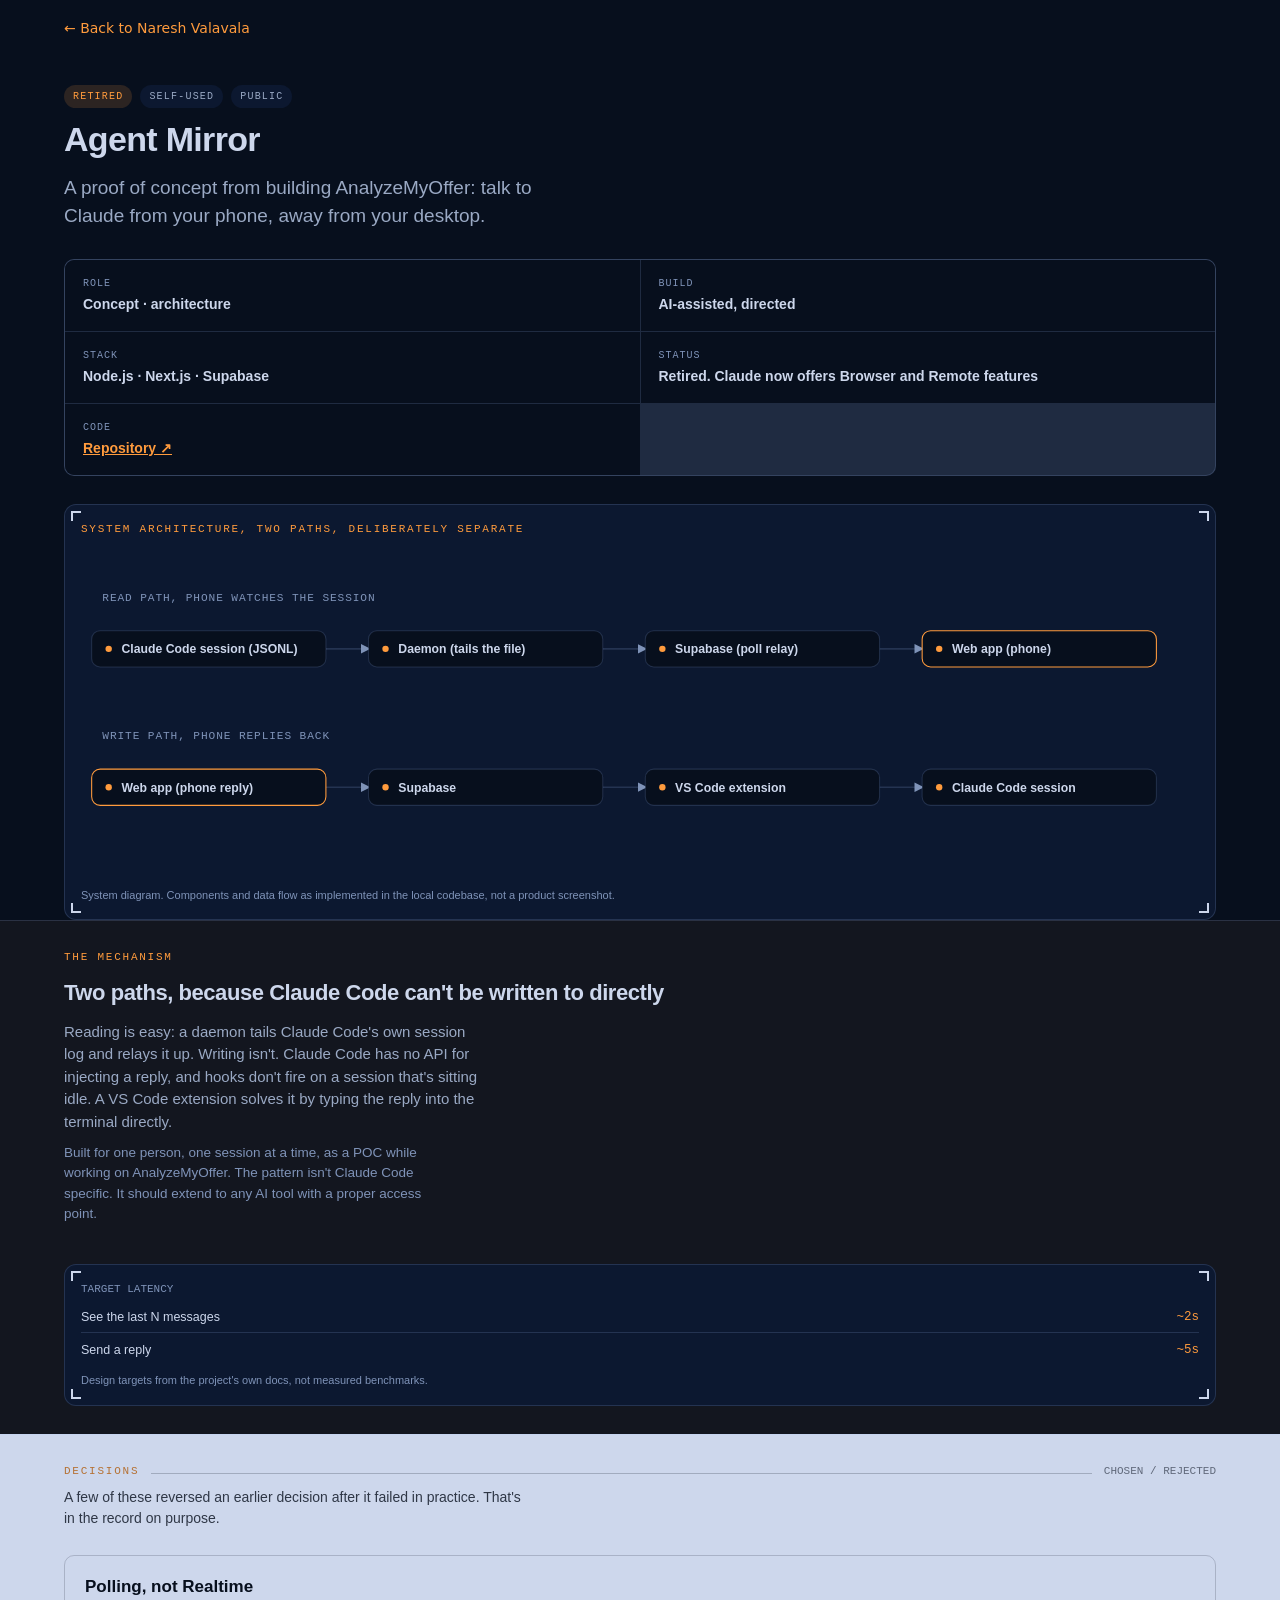
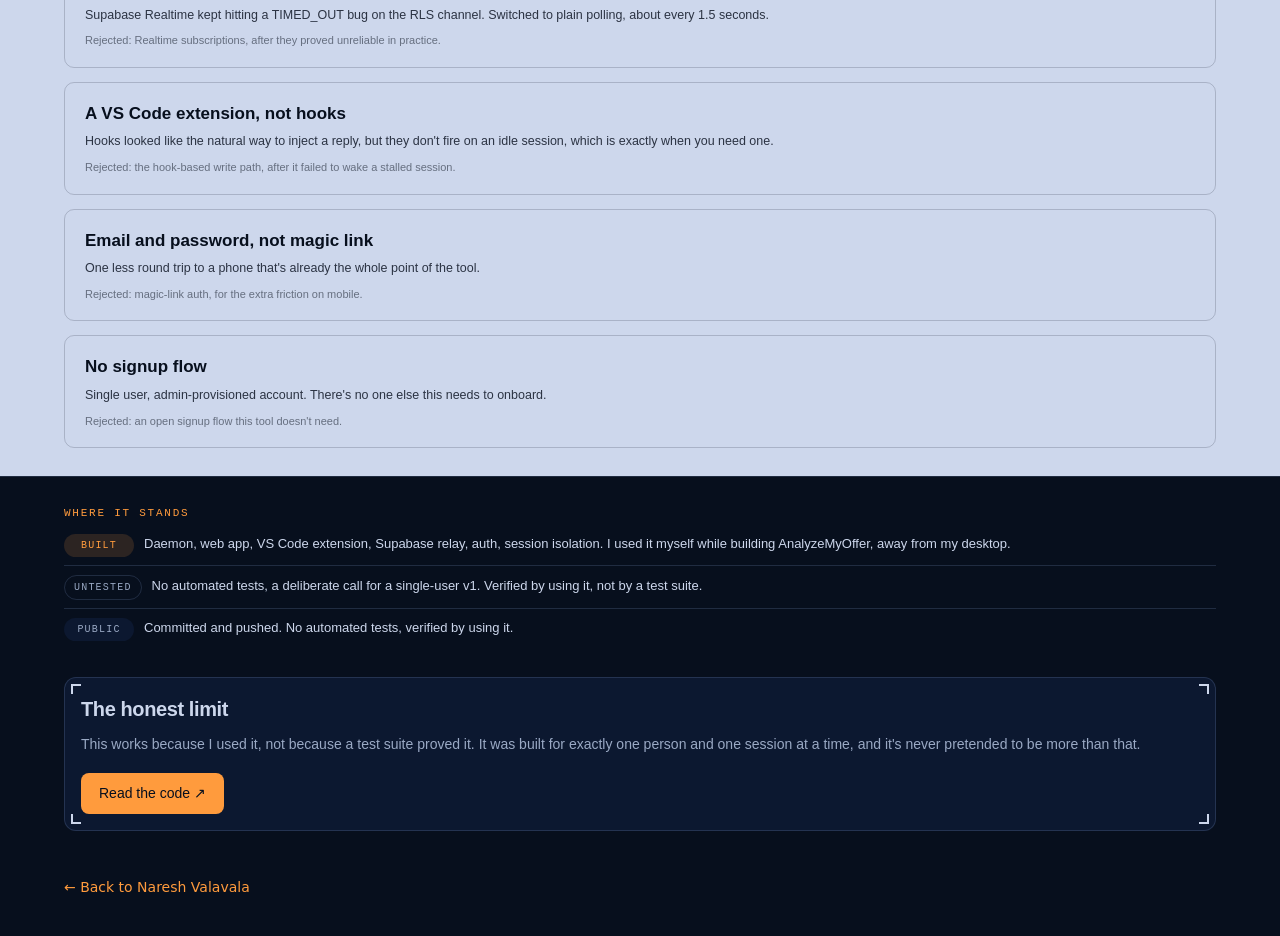
==== cs/agent-mirror.html @ 3112be08 "Add files via upload" ====
<!doctype html>
<html lang="en"><head><meta charset="utf-8"><meta name="viewport" content="width=device-width,initial-scale=1">
<title>Agent Mirror — Claude from your phone | Naresh Valavala</title>
<meta name="description" content="Case study: Agent Mirror, an AI project by Naresh Valavala.">
<meta name="robots" content="index,follow">
<link rel="canonical" href="https://nareshvalavala.github.io/cs/agent-mirror.html">
<style>@font-face{font-family:'Instrument Sans';font-weight:400;font-style:normal;font-display:swap;src:url(fonts/is400.woff2) format('woff2')}@font-face{font-family:'Instrument Sans';font-weight:500;font-style:normal;font-display:swap;src:url(fonts/is500.woff2) format('woff2')}@font-face{font-family:'Instrument Sans';font-weight:600;font-style:normal;font-display:swap;src:url(fonts/is600.woff2) format('woff2')}@font-face{font-family:'Instrument Sans';font-weight:700;font-style:normal;font-display:swap;src:url(fonts/is700.woff2) format('woff2')}
html{background:#070f1d}body{margin:0;background:#070f1d;color:#cdd7ec;font-family:'Instrument Sans',system-ui,sans-serif}
.back{display:block;max-width:none;margin:0;padding:18px clamp(24px,5vw,96px) 0}.back a{color:#ff9b3d;font-size:14px;text-decoration:none}.back a:hover{text-decoration:underline}
.csx{--bg:#070f1d;--surface:#0c1830;--line:rgba(160,190,255,.16);--text:#cdd7ec;--text-muted:#9aa9c4;--text-faint:#7f93b8;--accent:#ff9b3d;color:var(--text);font-family:'Instrument Sans','Figtree',ui-sans-serif,sans-serif;line-height:1.5;border-radius:10px;overflow:hidden;background:#070f1d;border:1px solid var(--line)}
.csx *{box-sizing:border-box}
.csx a{color:var(--accent)}
.csx .btn{display:inline-block;text-decoration:none}
.csx[data-k="english-speech-coach"] *{box-sizing: border-box;}
.csx[data-k="english-speech-coach"]{margin: 0; background: var(--bg); color: var(--text); font-family: 'Figtree', ui-sans-serif, sans-serif; line-height: 1.5;}
.csx[data-k="english-speech-coach"] .mono{font-family: 'JetBrains Mono', ui-monospace, monospace;}
.csx[data-k="english-speech-coach"] .wrap{max-width: 1080px; margin: 0 auto; padding: 0 32px;}
.csx[data-k="english-speech-coach"] a{color: var(--accent);}
.csx[data-k="english-speech-coach"] .tag{font-family: 'JetBrains Mono', monospace; font-size: 10px; text-transform: uppercase; letter-spacing: 0.12em; padding: 4px 9px; border-radius: 999px;}
.csx[data-k="english-speech-coach"] .tag-accent{background: color-mix(in srgb, var(--accent) 15%, transparent); color: var(--accent);}
.csx[data-k="english-speech-coach"] .tag-neutral{background: var(--surface); color: var(--text-muted);}
.csx[data-k="english-speech-coach"] .tag-outline{border: 1px solid var(--line); color: var(--text-muted);}
.csx[data-k="english-speech-coach"] .panel{position: relative; border-radius: 12px; border: 1px solid var(--line); background: var(--surface); padding: 22px 24px;}
.csx[data-k="english-speech-coach"] .corner{position: absolute; width: 10px; height: 10px; border-color: color-mix(in srgb, var(--accent) 50%, transparent);}
.csx[data-k="english-speech-coach"] .corner.tl{top: 6px; left: 6px; border-top: 2px solid; border-left: 2px solid;}
.csx[data-k="english-speech-coach"] .corner.tr{top: 6px; right: 6px; border-top: 2px solid; border-right: 2px solid;}
.csx[data-k="english-speech-coach"] .corner.bl{bottom: 6px; left: 6px; border-bottom: 2px solid; border-left: 2px solid;}
.csx[data-k="english-speech-coach"] .corner.br{bottom: 6px; right: 6px; border-bottom: 2px solid; border-right: 2px solid;}
.csx[data-k="english-speech-coach"] .kicker{font-family: 'JetBrains Mono', monospace; font-size: 11px; text-transform: uppercase; letter-spacing: 0.16em; color: var(--accent);}
.csx[data-k="english-speech-coach"] .divider-grid{display: grid; gap: 1px; background: var(--line); border: 1px solid var(--line); border-radius: 10px; overflow: hidden;}
.csx[data-k="english-speech-coach"] .divider-grid > div{background: var(--bg); padding: 16px 18px;}
.csx[data-k="english-speech-coach"] h1,.csx[data-k="english-speech-coach"] h2,.csx[data-k="english-speech-coach"] h3{font-weight: 700; letter-spacing: -0.02em; margin: 0;}
.csx[data-k="english-speech-coach"] .btn{display: inline-flex; align-items: center; gap: 6px; padding: 10px 18px; border-radius: 8px; text-decoration: none; font-size: 14px; font-weight: 500;}
.csx[data-k="english-speech-coach"] .btn-primary{background: var(--accent); color: var(--bg);}
.csx[data-k="english-speech-coach"] .btn-secondary{border: 1px solid var(--line); color: var(--text);}
.csx[data-k="english-speech-coach"] .imgph{aspect-ratio: 21/9; border-radius: 10px; border: 1px dashed var(--line); display: flex; align-items: center; justify-content: center; color: var(--text-faint); font-size: 12px; text-align: center; padding: 16px;}
.csx[data-k="english-speech-coach"] .theme-toggle{font-family: 'JetBrains Mono', monospace; font-size: 10px; text-transform: uppercase; letter-spacing: 0.1em; color: var(--text-faint); background: none; border: 1px solid var(--line); border-radius: 999px; padding: 6px 12px; cursor: pointer;}
.csx[data-k="english-speech-coach"] .diagram-row{display:flex; align-items:center; flex-wrap:wrap; gap:8px;}
.csx[data-k="english-speech-coach"] .diagram-box{border:1px solid var(--line); background: var(--bg); border-radius:8px; padding:7px 11px; font-size:12.5px; font-weight:600; white-space:nowrap;}
.csx[data-k="english-speech-coach"] .diagram-box.accent{border-color: var(--accent); color: var(--accent);}
.csx[data-k="english-speech-coach"] .diagram-arrow{color: var(--text-faint); font-size:14px;}
.csx[data-k="english-speech-coach"] .diagram-boundary{border:1px dashed var(--line); border-radius:12px; padding:22px 20px 18px; position:relative;}
.csx[data-k="english-speech-coach"] .diagram-boundary .blabel{position:absolute; top:-10px; left:16px; background:var(--surface); padding:0 8px; font-family:'JetBrains Mono',monospace; font-size:10px; text-transform:uppercase; letter-spacing:0.1em; color:var(--text-faint);}
.csx[data-k="english-speech-coach"] .diagram-lane{display:flex; align-items:center; gap:12px; margin: 11px 0; flex-wrap:wrap;}
.csx[data-k="english-speech-coach"] .diagram-lane .lane-tag{font-family:'JetBrains Mono',monospace; font-size:10px; text-transform:uppercase; letter-spacing:0.08em; color:var(--text-faint); width:110px; flex-shrink:0;}
.csx[data-k="english-speech-coach"] .bars{display:flex; align-items:flex-end; gap:6px; height:56px;}
.csx[data-k="english-speech-coach"] .bars .bar{width:16px; background: var(--accent); border-radius:2px 2px 0 0; opacity:0.75;}
.csx[data-k="english-speech-coach"] .waveform{display:flex; align-items:center; gap:2px; height:26px;}
.csx[data-k="english-speech-coach"] .waveform .wbar{width:3px; background: var(--accent); border-radius:2px; opacity:0.65;}
.csx[data-k="english-speech-coach"] .flow-svg{width:100%; height:auto; display:block;}
.csx[data-k="english-speech-coach"] .flow-edge{fill:none; stroke:var(--line); stroke-width:1.5;}
.csx[data-k="english-speech-coach"] .flow-edge.dashed{stroke-dasharray:4 5; opacity:0.7;}
.csx[data-k="english-speech-coach"] .flow-boundary{fill:none; stroke:var(--line); stroke-width:1; stroke-dasharray:3 4;}
.csx[data-k="english-speech-coach"] .flow-blabel-bg{fill:var(--surface);}
.csx[data-k="english-speech-coach"] .flow-node-rect{fill:var(--bg); stroke:var(--line); stroke-width:1;}
.csx[data-k="english-speech-coach"] .flow-node-rect.accent{stroke:var(--accent);}
.csx[data-k="english-speech-coach"] .flow-node-rect.dashed{stroke-dasharray:3 3;}
.csx[data-k="english-speech-coach"] .flow-dot{fill:var(--accent);}
.csx[data-k="english-speech-coach"] .flow-dot.muted{fill:var(--text-faint); opacity:0.6;}
.csx[data-k="english-speech-coach"] .flow-label{font-family:'Figtree', ui-sans-serif, sans-serif; font-size:12px; fill:var(--text); font-weight:600;}
.csx[data-k="english-speech-coach"] .flow-label.muted{fill:var(--text-faint); font-weight:500;}
.csx[data-k="english-speech-coach"] .flow-arrowhead{fill:var(--text-faint);}
.csx[data-k="english-speech-coach"] .flow-caption{font-family:'JetBrains Mono', monospace; font-size:10px; text-transform:uppercase; letter-spacing:0.1em; fill:var(--text-faint);}
.csx[data-k="stillwater"] *{box-sizing: border-box;}
.csx[data-k="stillwater"]{margin: 0; background: var(--bg); color: var(--text); font-family: 'Figtree', ui-sans-serif, sans-serif; line-height: 1.5;}
.csx[data-k="stillwater"] .mono{font-family: 'JetBrains Mono', ui-monospace, monospace;}
.csx[data-k="stillwater"] .wrap{max-width: 1080px; margin: 0 auto; padding: 0 32px;}
.csx[data-k="stillwater"] a{color: var(--accent);}
.csx[data-k="stillwater"] .tag{font-family: 'JetBrains Mono', monospace; font-size: 10px; text-transform: uppercase; letter-spacing: 0.12em; padding: 4px 9px; border-radius: 999px;}
.csx[data-k="stillwater"] .tag-accent{background: color-mix(in srgb, var(--accent) 15%, transparent); color: var(--accent);}
.csx[data-k="stillwater"] .tag-neutral{background: var(--surface); color: var(--text-muted);}
.csx[data-k="stillwater"] .tag-outline{border: 1px solid var(--line); color: var(--text-muted);}
.csx[data-k="stillwater"] .panel{position: relative; border-radius: 12px; border: 1px solid var(--line); background: var(--surface); padding: 22px 24px;}
.csx[data-k="stillwater"] .corner{position: absolute; width: 10px; height: 10px; border-color: color-mix(in srgb, var(--accent) 50%, transparent);}
.csx[data-k="stillwater"] .corner.tl{top: 6px; left: 6px; border-top: 2px solid; border-left: 2px solid;}
.csx[data-k="stillwater"] .corner.tr{top: 6px; right: 6px; border-top: 2px solid; border-right: 2px solid;}
.csx[data-k="stillwater"] .corner.bl{bottom: 6px; left: 6px; border-bottom: 2px solid; border-left: 2px solid;}
.csx[data-k="stillwater"] .corner.br{bottom: 6px; right: 6px; border-bottom: 2px solid; border-right: 2px solid;}
.csx[data-k="stillwater"] .kicker{font-family: 'JetBrains Mono', monospace; font-size: 11px; text-transform: uppercase; letter-spacing: 0.16em; color: var(--accent);}
.csx[data-k="stillwater"] .divider-grid{display: grid; gap: 1px; background: var(--line); border: 1px solid var(--line); border-radius: 10px; overflow: hidden;}
.csx[data-k="stillwater"] .divider-grid > div{background: var(--bg); padding: 16px 18px;}
.csx[data-k="stillwater"] h1,.csx[data-k="stillwater"] h2,.csx[data-k="stillwater"] h3{font-weight: 700; letter-spacing: -0.02em; margin: 0;}
.csx[data-k="stillwater"] .btn{display: inline-flex; align-items: center; gap: 6px; padding: 10px 18px; border-radius: 8px; text-decoration: none; font-size: 14px; font-weight: 500;}
.csx[data-k="stillwater"] .btn-primary{background: var(--accent); color: var(--bg);}
.csx[data-k="stillwater"] .btn-secondary{border: 1px solid var(--line); color: var(--text);}
.csx[data-k="stillwater"] .theme-toggle{font-family: 'JetBrains Mono', monospace; font-size: 10px; text-transform: uppercase; letter-spacing: 0.1em; color: var(--text-faint); background: none; border: 1px solid var(--line); border-radius: 999px; padding: 6px 12px; cursor: pointer;}
.csx[data-k="stillwater"] .flow-svg{width:100%; height:auto; display:block;}
.csx[data-k="stillwater"] .flow-edge{fill:none; stroke:var(--line); stroke-width:1.5;}
.csx[data-k="stillwater"] .flow-edge.dashed{stroke-dasharray:4 5; opacity:0.7;}
.csx[data-k="stillwater"] .flow-node-rect{fill:var(--bg); stroke:var(--line); stroke-width:1;}
.csx[data-k="stillwater"] .flow-node-rect.accent{stroke:var(--accent);}
.csx[data-k="stillwater"] .flow-node-rect.dashed{stroke-dasharray:3 3;}
.csx[data-k="stillwater"] .flow-dot{fill:var(--accent);}
.csx[data-k="stillwater"] .flow-dot.muted{fill:var(--text-faint); opacity:0.6;}
.csx[data-k="stillwater"] .flow-label{font-family:'Figtree', ui-sans-serif, sans-serif; font-size:12px; fill:var(--text); font-weight:600;}
.csx[data-k="stillwater"] .flow-label.muted{fill:var(--text-faint); font-weight:500;}
.csx[data-k="stillwater"] .flow-arrowhead{fill:var(--text-faint);}
.csx[data-k="stillwater"] .flow-caption{font-family:'JetBrains Mono', monospace; font-size:10px; text-transform:uppercase; letter-spacing:0.1em; fill:var(--text-faint);}
.csx[data-k="candidatepulse"] *{box-sizing: border-box;}
.csx[data-k="candidatepulse"]{margin: 0; background: var(--bg); color: var(--text); font-family: 'Figtree', ui-sans-serif, sans-serif; line-height: 1.5;}
.csx[data-k="candidatepulse"] .mono{font-family: 'JetBrains Mono', ui-monospace, monospace;}
.csx[data-k="candidatepulse"] .wrap{max-width: 1080px; margin: 0 auto; padding: 0 32px;}
.csx[data-k="candidatepulse"] a{color: var(--accent);}
.csx[data-k="candidatepulse"] .tag{font-family: 'JetBrains Mono', monospace; font-size: 10px; text-transform: uppercase; letter-spacing: 0.12em; padding: 4px 9px; border-radius: 999px;}
.csx[data-k="candidatepulse"] .tag-accent{background: color-mix(in srgb, var(--accent) 15%, transparent); color: var(--accent);}
.csx[data-k="candidatepulse"] .tag-neutral{background: var(--surface); color: var(--text-muted);}
.csx[data-k="candidatepulse"] .tag-outline{border: 1px solid var(--line); color: var(--text-muted);}
.csx[data-k="candidatepulse"] .panel{position: relative; border-radius: 12px; border: 1px solid var(--line); background: var(--surface); padding: 22px 24px;}
.csx[data-k="candidatepulse"] .corner{position: absolute; width: 10px; height: 10px; border-color: color-mix(in srgb, var(--accent) 50%, transparent);}
.csx[data-k="candidatepulse"] .corner.tl{top: 6px; left: 6px; border-top: 2px solid; border-left: 2px solid;}
.csx[data-k="candidatepulse"] .corner.tr{top: 6px; right: 6px; border-top: 2px solid; border-right: 2px solid;}
.csx[data-k="candidatepulse"] .corner.bl{bottom: 6px; left: 6px; border-bottom: 2px solid; border-left: 2px solid;}
.csx[data-k="candidatepulse"] .corner.br{bottom: 6px; right: 6px; border-bottom: 2px solid; border-right: 2px solid;}
.csx[data-k="candidatepulse"] .kicker{font-family: 'JetBrains Mono', monospace; font-size: 11px; text-transform: uppercase; letter-spacing: 0.16em; color: var(--accent);}
.csx[data-k="candidatepulse"] .divider-grid{display: grid; gap: 1px; background: var(--line); border: 1px solid var(--line); border-radius: 10px; overflow: hidden;}
.csx[data-k="candidatepulse"] .divider-grid > div{background: var(--bg); padding: 16px 18px;}
.csx[data-k="candidatepulse"] h1,.csx[data-k="candidatepulse"] h2,.csx[data-k="candidatepulse"] h3{font-weight: 700; letter-spacing: -0.02em; margin: 0;}
.csx[data-k="candidatepulse"] .btn{display: inline-flex; align-items: center; gap: 6px; padding: 10px 18px; border-radius: 8px; text-decoration: none; font-size: 14px; font-weight: 500;}
.csx[data-k="candidatepulse"] .btn-primary{background: var(--accent); color: var(--bg);}
.csx[data-k="candidatepulse"] .btn-secondary{border: 1px solid var(--line); color: var(--text);}
.csx[data-k="candidatepulse"] .theme-toggle{font-family: 'JetBrains Mono', monospace; font-size: 10px; text-transform: uppercase; letter-spacing: 0.1em; color: var(--text-faint); background: none; border: 1px solid var(--line); border-radius: 999px; padding: 6px 12px; cursor: pointer;}
.csx[data-k="candidatepulse"] .flow-svg{width:100%; height:auto; display:block;}
.csx[data-k="candidatepulse"] .flow-edge{fill:none; stroke:var(--line); stroke-width:1.5;}
.csx[data-k="candidatepulse"] .flow-edge.dashed{stroke-dasharray:4 5; opacity:0.7;}
.csx[data-k="candidatepulse"] .flow-node-rect{fill:var(--bg); stroke:var(--line); stroke-width:1;}
.csx[data-k="candidatepulse"] .flow-node-rect.accent{stroke:var(--accent);}
.csx[data-k="candidatepulse"] .flow-node-rect.dashed{stroke-dasharray:3 3;}
.csx[data-k="candidatepulse"] .flow-dot{fill:var(--accent);}
.csx[data-k="candidatepulse"] .flow-dot.muted{fill:var(--text-faint); opacity:0.6;}
.csx[data-k="candidatepulse"] .flow-label{font-family:'Figtree', ui-sans-serif, sans-serif; font-size:12px; fill:var(--text); font-weight:600;}
.csx[data-k="candidatepulse"] .flow-label.muted{fill:var(--text-faint); font-weight:500;}
.csx[data-k="candidatepulse"] .flow-arrowhead{fill:var(--text-faint);}
.csx[data-k="candidatepulse"] .flow-caption{font-family:'JetBrains Mono', monospace; font-size:10px; text-transform:uppercase; letter-spacing:0.1em; fill:var(--text-faint);}
.csx[data-k="candidatepulse"] .flow-lane-label{font-family:'JetBrains Mono', monospace; font-size:10.5px; text-transform:uppercase; letter-spacing:0.08em; fill:var(--text-faint);}
.csx[data-k="agent-mirror"] *{box-sizing: border-box;}
.csx[data-k="agent-mirror"]{margin: 0; background: var(--bg); color: var(--text); font-family: 'Figtree', ui-sans-serif, sans-serif; line-height: 1.5;}
.csx[data-k="agent-mirror"] .mono{font-family: 'JetBrains Mono', ui-monospace, monospace;}
.csx[data-k="agent-mirror"] .wrap{max-width: 1080px; margin: 0 auto; padding: 0 32px;}
.csx[data-k="agent-mirror"] a{color: var(--accent);}
.csx[data-k="agent-mirror"] .tag{font-family: 'JetBrains Mono', monospace; font-size: 10px; text-transform: uppercase; letter-spacing: 0.12em; padding: 4px 9px; border-radius: 999px;}
.csx[data-k="agent-mirror"] .tag-accent{background: color-mix(in srgb, var(--accent) 15%, transparent); color: var(--accent);}
.csx[data-k="agent-mirror"] .tag-neutral{background: var(--surface); color: var(--text-muted);}
.csx[data-k="agent-mirror"] .tag-outline{border: 1px solid var(--line); color: var(--text-muted);}
.csx[data-k="agent-mirror"] .panel{position: relative; border-radius: 12px; border: 1px solid var(--line); background: var(--surface); padding: 22px 24px;}
.csx[data-k="agent-mirror"] .corner{position: absolute; width: 10px; height: 10px; border-color: color-mix(in srgb, var(--accent) 50%, transparent);}
.csx[data-k="agent-mirror"] .corner.tl{top: 6px; left: 6px; border-top: 2px solid; border-left: 2px solid;}
.csx[data-k="agent-mirror"] .corner.tr{top: 6px; right: 6px; border-top: 2px solid; border-right: 2px solid;}
.csx[data-k="agent-mirror"] .corner.bl{bottom: 6px; left: 6px; border-bottom: 2px solid; border-left: 2px solid;}
.csx[data-k="agent-mirror"] .corner.br{bottom: 6px; right: 6px; border-bottom: 2px solid; border-right: 2px solid;}
.csx[data-k="agent-mirror"] .kicker{font-family: 'JetBrains Mono', monospace; font-size: 11px; text-transform: uppercase; letter-spacing: 0.16em; color: var(--accent);}
.csx[data-k="agent-mirror"] .divider-grid{display: grid; gap: 1px; background: var(--line); border: 1px solid var(--line); border-radius: 10px; overflow: hidden;}
.csx[data-k="agent-mirror"] .divider-grid > div{background: var(--bg); padding: 16px 18px;}
.csx[data-k="agent-mirror"] h1,.csx[data-k="agent-mirror"] h2,.csx[data-k="agent-mirror"] h3{font-weight: 700; letter-spacing: -0.02em; margin: 0;}
.csx[data-k="agent-mirror"] .btn{display: inline-flex; align-items: center; gap: 6px; padding: 10px 18px; border-radius: 8px; text-decoration: none; font-size: 14px; font-weight: 500;}
.csx[data-k="agent-mirror"] .btn-primary{background: var(--accent); color: var(--bg);}
.csx[data-k="agent-mirror"] .btn-secondary{border: 1px solid var(--line); color: var(--text);}
.csx[data-k="agent-mirror"] .theme-toggle{font-family: 'JetBrains Mono', monospace; font-size: 10px; text-transform: uppercase; letter-spacing: 0.1em; color: var(--text-faint); background: none; border: 1px solid var(--line); border-radius: 999px; padding: 6px 12px; cursor: pointer;}
.csx[data-k="agent-mirror"] .flow-svg{width:100%; height:auto; display:block;}
.csx[data-k="agent-mirror"] .flow-edge{fill:none; stroke:var(--line); stroke-width:1.5;}
.csx[data-k="agent-mirror"] .flow-node-rect{fill:var(--bg); stroke:var(--line); stroke-width:1;}
.csx[data-k="agent-mirror"] .flow-node-rect.accent{stroke:var(--accent);}
.csx[data-k="agent-mirror"] .flow-dot{fill:var(--accent);}
.csx[data-k="agent-mirror"] .flow-dot.muted{fill:var(--text-faint); opacity:0.6;}
.csx[data-k="agent-mirror"] .flow-label{font-family:'Figtree', ui-sans-serif, sans-serif; font-size:11.5px; fill:var(--text); font-weight:600;}
.csx[data-k="agent-mirror"] .flow-arrowhead{fill:var(--text-faint);}
.csx[data-k="agent-mirror"] .flow-lane-label{font-family:'JetBrains Mono', monospace; font-size:10.5px; text-transform:uppercase; letter-spacing:0.08em; fill:var(--text-faint);}
.csx .wrap{padding-left:16px!important;padding-right:16px!important}
.csx header.wrap,.csx section>.wrap{padding-top:28px!important;padding-bottom:28px!important}
.csx h1{font-size:34px!important;max-width:none!important}
.csx h2{font-size:22px!important;max-width:none!important}
.csx [style*="minmax("]{grid-template-columns:1fr!important}
.csx .divider-grid{grid-template-columns:1fr 1fr!important}
.csx .panel{overflow-x:auto;padding:16px!important}
.csx .flow-svg{min-width:720px}
.csx .diagram-lane .lane-tag{width:auto}
.csx pre,.csx code{white-space:pre-wrap;word-break:break-word}
.csx section>.wrap,.csx header.wrap{display:block}
.csx{border:0;border-radius:0;max-width:none;margin:0;padding:0}.csx .wrap{max-width:none!important;margin:0!important;padding:0 clamp(24px,5vw,96px)!important}
</style></head><body>
<p class="back"><a href="../index.html#work">&larr; Back to Naresh Valavala</a></p>
<div class="csx" data-k="agent-mirror">



<header class="wrap" style="padding: 52px 32px 32px;">
  
  <div style="display:flex; gap:8px; flex-wrap:wrap; margin: 20px 0 14px;">
    <span class="tag tag-accent">Retired</span>
    <span class="tag tag-neutral">Self-used</span>
    <span class="tag tag-neutral">Public</span>
  </div>
  <h1 style="font-size: 52px; line-height: 1.05; max-width: 18ch;">Agent Mirror</h1>
  <p style="font-size: 19px; color: var(--text-muted); max-width: 46ch; margin: 16px 0 28px;">A proof of concept from building AnalyzeMyOffer: talk to Claude from your phone, away from your desktop.</p>
  <div class="divider-grid" style="grid-template-columns: repeat(auto-fit, minmax(140px,1fr));">
    <div><div class="mono" style="font-size:10px; text-transform:uppercase; letter-spacing:0.1em; color:var(--text-faint); margin-bottom:3px;">Role</div><div style="font-weight:600; font-size:14px;">Concept · architecture</div></div>
    <div><div class="mono" style="font-size:10px; text-transform:uppercase; letter-spacing:0.1em; color:var(--text-faint); margin-bottom:3px;">Build</div><div style="font-weight:600; font-size:14px;">AI-assisted, directed</div></div>
    <div><div class="mono" style="font-size:10px; text-transform:uppercase; letter-spacing:0.1em; color:var(--text-faint); margin-bottom:3px;">Stack</div><div style="font-weight:600; font-size:14px;">Node.js · Next.js · Supabase</div></div>
    <div><div class="mono" style="font-size:10px; text-transform:uppercase; letter-spacing:0.1em; color:var(--text-faint); margin-bottom:3px;">Status</div><div style="font-weight:600; font-size:14px;">Retired. Claude now offers Browser and Remote features</div></div>
    <div><div class="mono" style="font-size:10px; text-transform:uppercase; letter-spacing:0.1em; color:var(--text-faint); margin-bottom:3px;">Code</div><div style="font-weight:600; font-size:14px;"><a href="https://github.com/nareshValavala/AgentMirror" target="_blank" rel="noopener">Repository ↗</a></div></div>
  </div>
</header>

<section class="wrap" style="padding: 0 32px 48px;">
  <div class="panel">
    <span class="corner tl"></span><span class="corner tr"></span><span class="corner bl"></span><span class="corner br"></span>
    <div class="kicker" style="margin-bottom:16px;">System architecture, two paths, deliberately separate</div>
    <svg class="flow-svg" viewBox="0 0 1050 300" xmlns="http://www.w3.org/2000/svg">
      <defs>
        <marker id="am-arrow" viewBox="0 0 10 10" refX="8" refY="5" markerWidth="6" markerHeight="6" orient="auto-start-reverse">
          <path class="flow-arrowhead" d="M0,0 L10,5 L0,10 z" />
        </marker>
      </defs>

      <text class="flow-lane-label" x="20" y="45">Read path, phone watches the session</text>
      <path class="flow-edge" marker-end="url(#am-arrow)" d="M230,90 C250,90 250,90 270,90" />
      <path class="flow-edge" marker-end="url(#am-arrow)" d="M490,90 C510,90 510,90 530,90" />
      <path class="flow-edge" marker-end="url(#am-arrow)" d="M750,90 C770,90 770,90 790,90" />
      <rect class="flow-node-rect" x="10" y="73" width="220" height="34" rx="8" />
      <circle class="flow-dot" cx="26" cy="90" r="3" />
      <text class="flow-label" x="38" y="94">Claude Code session (JSONL)</text>
      <rect class="flow-node-rect" x="270" y="73" width="220" height="34" rx="8" />
      <circle class="flow-dot" cx="286" cy="90" r="3" />
      <text class="flow-label" x="298" y="94">Daemon (tails the file)</text>
      <rect class="flow-node-rect" x="530" y="73" width="220" height="34" rx="8" />
      <circle class="flow-dot" cx="546" cy="90" r="3" />
      <text class="flow-label" x="558" y="94">Supabase (poll relay)</text>
      <rect class="flow-node-rect accent" x="790" y="73" width="220" height="34" rx="8" />
      <circle class="flow-dot" cx="806" cy="90" r="3" />
      <text class="flow-label" x="818" y="94">Web app (phone)</text>

      <text class="flow-lane-label" x="20" y="175">Write path, phone replies back</text>
      <path class="flow-edge" marker-end="url(#am-arrow)" d="M230,220 C250,220 250,220 270,220" />
      <path class="flow-edge" marker-end="url(#am-arrow)" d="M490,220 C510,220 510,220 530,220" />
      <path class="flow-edge" marker-end="url(#am-arrow)" d="M750,220 C770,220 770,220 790,220" />
      <rect class="flow-node-rect accent" x="10" y="203" width="220" height="34" rx="8" />
      <circle class="flow-dot" cx="26" cy="220" r="3" />
      <text class="flow-label" x="38" y="224">Web app (phone reply)</text>
      <rect class="flow-node-rect" x="270" y="203" width="220" height="34" rx="8" />
      <circle class="flow-dot" cx="286" cy="220" r="3" />
      <text class="flow-label" x="298" y="224">Supabase</text>
      <rect class="flow-node-rect" x="530" y="203" width="220" height="34" rx="8" />
      <circle class="flow-dot" cx="546" cy="220" r="3" />
      <text class="flow-label" x="558" y="224">VS Code extension</text>
      <rect class="flow-node-rect" x="790" y="203" width="220" height="34" rx="8" />
      <circle class="flow-dot" cx="806" cy="220" r="3" />
      <text class="flow-label" x="818" y="224">Claude Code session</text>
    </svg>
    <div style="font-size:11px; color:var(--text-faint); margin-top:14px;">System diagram. Components and data flow as implemented in the local codebase, not a product screenshot.</div>
  </div>
</section>

<section style="border-top:1px solid var(--line); background: color-mix(in srgb, var(--accent) 5%, var(--bg));">
  <div class="wrap" style="padding: 44px 32px; display:grid; grid-template-columns: repeat(auto-fit, minmax(320px,1fr)); gap:40px; align-items:center;">
    <div>
      <div class="kicker" style="margin-bottom:10px;">The mechanism</div>
      <h2 style="font-size: 28px; max-width: 22ch; margin-bottom: 12px;">Two paths, because Claude Code can't be written to directly</h2>
      <p style="font-size: 15px; color: var(--text-muted); max-width: 50ch; margin: 0 0 10px;">Reading is easy: a daemon tails Claude Code's own session log and relays it up. Writing isn't. Claude Code has no API for injecting a reply, and hooks don't fire on a session that's sitting idle. A VS Code extension solves it by typing the reply into the terminal directly.</p>
      <p style="font-size: 13.5px; color: var(--text-faint); max-width: 50ch; margin: 0;">Built for one person, one session at a time, as a POC while working on AnalyzeMyOffer. The pattern isn't Claude Code specific. It should extend to any AI tool with a proper access point.</p>
    </div>
    <div class="panel">
      <span class="corner tl"></span><span class="corner tr"></span><span class="corner bl"></span><span class="corner br"></span>
      <div class="mono" style="font-size:11px; text-transform:uppercase; color:var(--text-faint); margin-bottom:10px;">Target latency</div>
      <div style="display:flex; flex-direction:column; gap:8px;">
        <div style="display:flex; justify-content:space-between; font-size:12.5px; border-bottom:1px solid var(--line); padding-bottom:6px;"><span>See the last N messages</span><span class="mono" style="color:var(--accent);">~2s</span></div>
        <div style="display:flex; justify-content:space-between; font-size:12.5px;"><span>Send a reply</span><span class="mono" style="color:var(--accent);">~5s</span></div>
      </div>
      <div style="font-size:11px; color:var(--text-faint); margin-top:12px;">Design targets from the project's own docs, not measured benchmarks.</div>
    </div>
  </div>
</section>

<section style="border-top:1px solid var(--line); background: var(--text); color: var(--bg);">
  <div class="wrap" style="padding: 44px 32px;">
    <div style="display:flex; align-items:baseline; gap:12px; margin-bottom:8px;">
      <span class="mono" style="font-size:11px; text-transform:uppercase; letter-spacing:0.16em; color: color-mix(in srgb, var(--accent) 70%, var(--bg));">Decisions</span>
      <span style="flex:1; height:1px; background: color-mix(in srgb, var(--bg) 22%, transparent);"></span>
      <span class="mono" style="font-size:11px; text-transform:uppercase; color: color-mix(in srgb, var(--bg) 55%, transparent);">Chosen / rejected</span>
    </div>
    <p style="font-size:14px; max-width:60ch; margin:0 0 26px; color: color-mix(in srgb, var(--bg) 80%, transparent);">A few of these reversed an earlier decision after it failed in practice. That's in the record on purpose.</p>
    <div style="display:grid; grid-template-columns: repeat(auto-fit, minmax(280px,1fr)); gap: 14px;">
      <div style="border: 1px solid color-mix(in srgb, var(--bg) 18%, transparent); border-radius: 10px; padding: 18px 20px;">
        <div style="font-weight:700; font-size:17px; margin-bottom:6px;">Polling, not Realtime</div>
        <p style="font-size:12.5px; margin:0 0 8px; color: color-mix(in srgb, var(--bg) 82%, transparent);">Supabase Realtime kept hitting a TIMED_OUT bug on the RLS channel. Switched to plain polling, about every 1.5 seconds.</p>
        <div style="font-size:11px; color: color-mix(in srgb, var(--bg) 52%, transparent);">Rejected: Realtime subscriptions, after they proved unreliable in practice.</div>
      </div>
      <div style="border: 1px solid color-mix(in srgb, var(--bg) 18%, transparent); border-radius: 10px; padding: 18px 20px;">
        <div style="font-weight:700; font-size:17px; margin-bottom:6px;">A VS Code extension, not hooks</div>
        <p style="font-size:12.5px; margin:0 0 8px; color: color-mix(in srgb, var(--bg) 82%, transparent);">Hooks looked like the natural way to inject a reply, but they don't fire on an idle session, which is exactly when you need one.</p>
        <div style="font-size:11px; color: color-mix(in srgb, var(--bg) 52%, transparent);">Rejected: the hook-based write path, after it failed to wake a stalled session.</div>
      </div>
      <div style="border: 1px solid color-mix(in srgb, var(--bg) 18%, transparent); border-radius: 10px; padding: 18px 20px;">
        <div style="font-weight:700; font-size:17px; margin-bottom:6px;">Email and password, not magic link</div>
        <p style="font-size:12.5px; margin:0 0 8px; color: color-mix(in srgb, var(--bg) 82%, transparent);">One less round trip to a phone that's already the whole point of the tool.</p>
        <div style="font-size:11px; color: color-mix(in srgb, var(--bg) 52%, transparent);">Rejected: magic-link auth, for the extra friction on mobile.</div>
      </div>
      <div style="border: 1px solid color-mix(in srgb, var(--bg) 18%, transparent); border-radius: 10px; padding: 18px 20px;">
        <div style="font-weight:700; font-size:17px; margin-bottom:6px;">No signup flow</div>
        <p style="font-size:12.5px; margin:0 0 8px; color: color-mix(in srgb, var(--bg) 82%, transparent);">Single user, admin-provisioned account. There's no one else this needs to onboard.</p>
        <div style="font-size:11px; color: color-mix(in srgb, var(--bg) 52%, transparent);">Rejected: an open signup flow this tool doesn't need.</div>
      </div>
    </div>
  </div>
</section>

<section style="border-top:1px solid var(--line);">
  <div class="wrap" style="padding: 40px 32px 64px; display:grid; grid-template-columns: repeat(auto-fit, minmax(300px,1fr)); gap:36px; align-items:start;">
    <div>
      <div class="kicker" style="margin-bottom:12px;">Where it stands</div>
      <div style="display:flex; flex-direction:column; gap:9px;">
        <div style="display:flex; gap:10px; align-items:baseline; padding-bottom:8px; border-bottom:1px solid var(--line);"><span class="tag tag-accent" style="min-width:70px; text-align:center;">Built</span><span style="font-size:13px;">Daemon, web app, VS Code extension, Supabase relay, auth, session isolation. I used it myself while building AnalyzeMyOffer, away from my desktop.</span></div>
        <div style="display:flex; gap:10px; align-items:baseline; padding-bottom:8px; border-bottom:1px solid var(--line);"><span class="tag tag-outline" style="min-width:70px; text-align:center;">Untested</span><span style="font-size:13px;">No automated tests, a deliberate call for a single-user v1. Verified by using it, not by a test suite.</span></div>
        <div style="display:flex; gap:10px; align-items:baseline;"><span class="tag tag-neutral" style="min-width:70px; text-align:center;">Public</span><span style="font-size:13px;">Committed and pushed. No automated tests, verified by using it.</span></div>
      </div>
    </div>
    <div class="panel">
      <span class="corner tl"></span><span class="corner tr"></span><span class="corner bl"></span><span class="corner br"></span>
      <h3 style="font-size:20px; margin-bottom:10px;">The honest limit</h3>
      <p style="font-size:14px; color:var(--text-muted); margin:0 0 18px;">This works because I used it, not because a test suite proved it. It was built for exactly one person and one session at a time, and it's never pretended to be more than that.</p>
      <div style="display:flex; gap:10px; flex-wrap:wrap;">
        <a href="https://github.com/nareshValavala/AgentMirror" target="_blank" rel="noopener" class="btn btn-primary">Read the code ↗</a>
        
      </div>
    </div>
  </div>
</section>

</div>
<p class="back" style="padding-bottom:40px"><a href="../index.html#work">&larr; Back to Naresh Valavala</a></p>
</body></html>
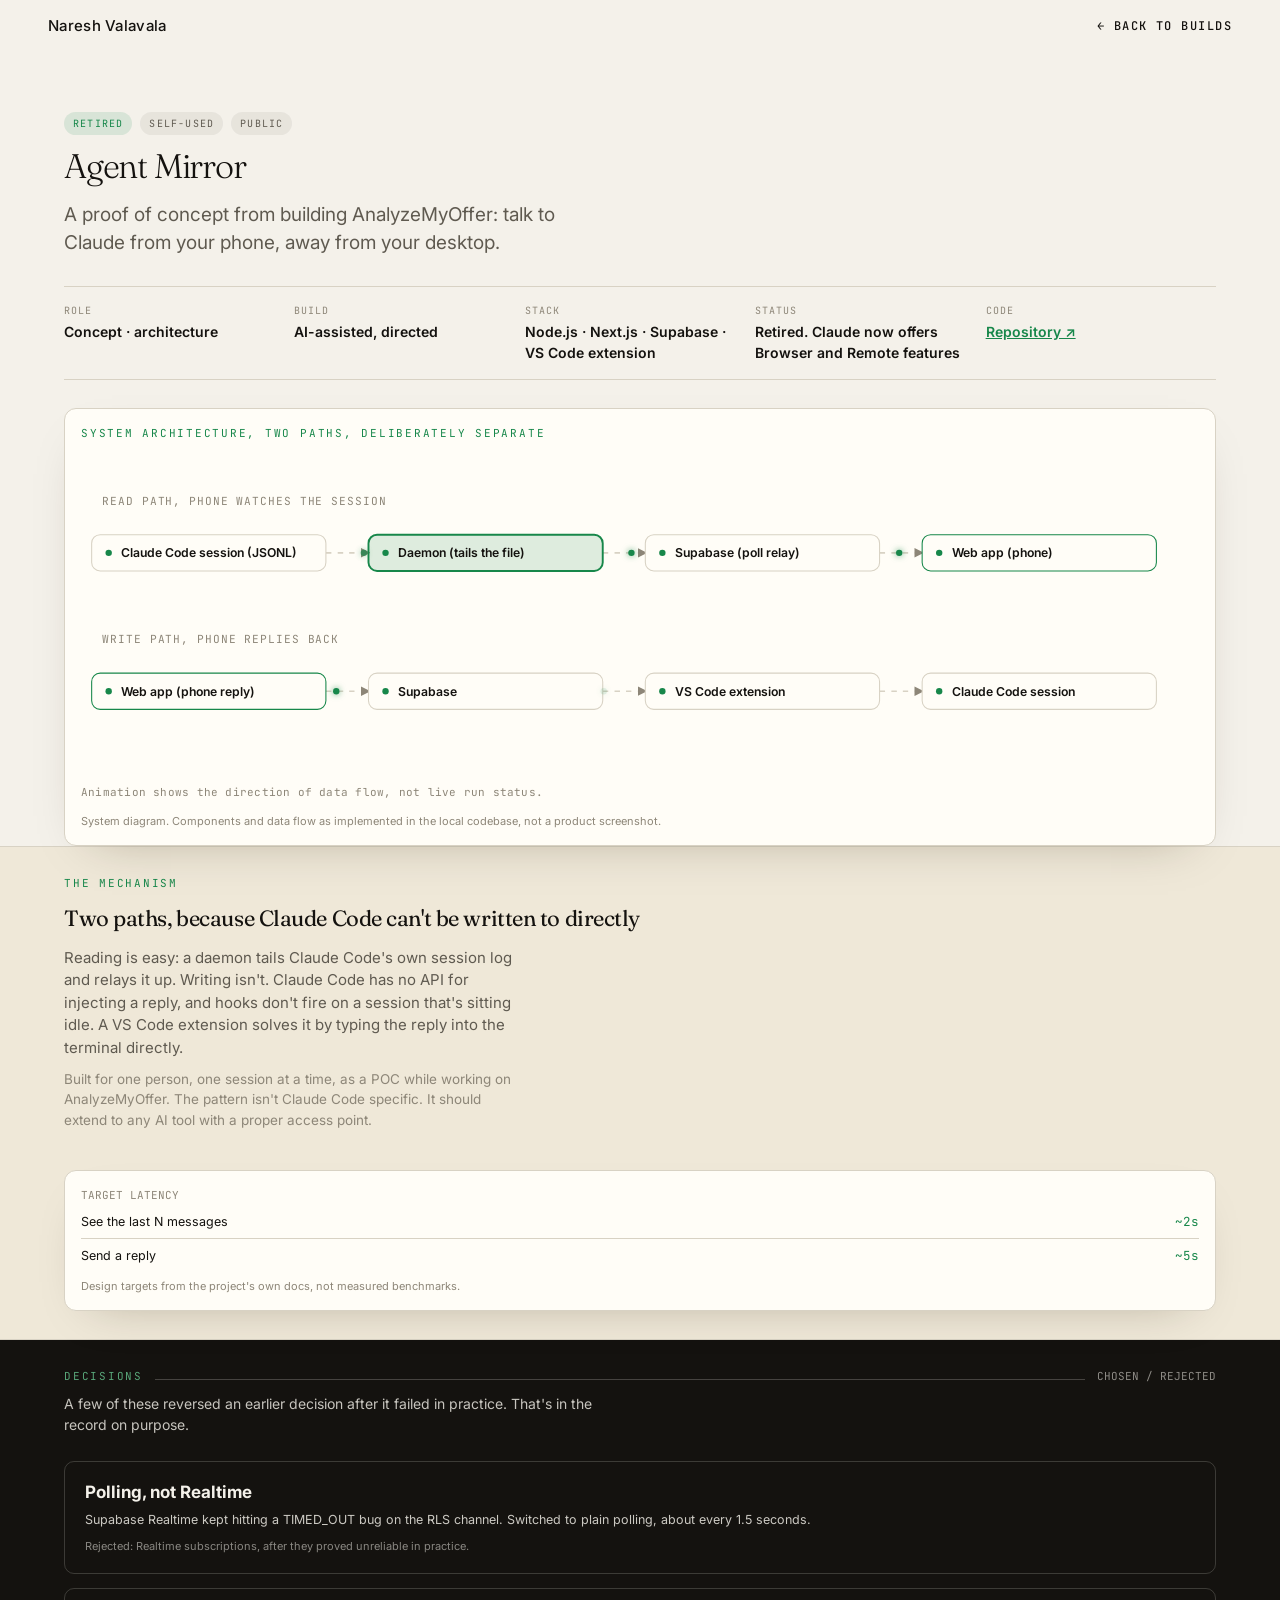
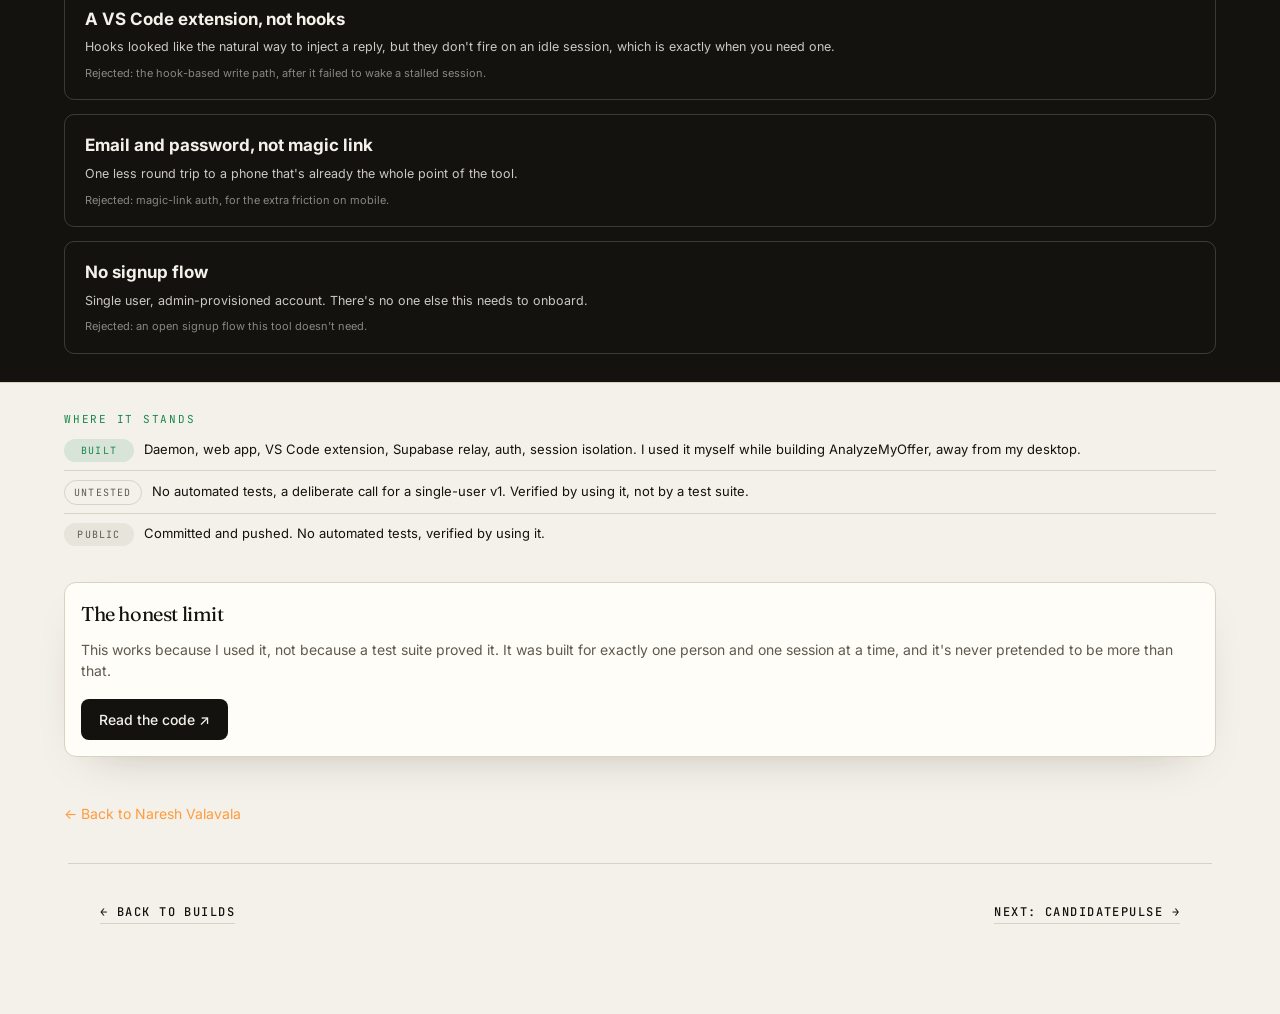
==== commit 2f54daca: "Restyle case studies in editorial look" ====
--- a/cs/agent-mirror.html
+++ b/cs/agent-mirror.html
@@ -176,8 +176,8 @@
 .csx pre,.csx code{white-space:pre-wrap;word-break:break-word}
 .csx section>.wrap,.csx header.wrap{display:block}
 .csx{border:0;border-radius:0;max-width:none;margin:0;padding:0}.csx .wrap{max-width:none!important;margin:0!important;padding:0 clamp(24px,5vw,96px)!important}
-</style></head><body>
-<p class="back"><a href="../index.html#work">&larr; Back to Naresh Valavala</a></p>
+</style><link rel="preconnect" href="https://fonts.googleapis.com"><link rel="preconnect" href="https://fonts.gstatic.com" crossorigin><link href="https://fonts.googleapis.com/css2?family=Fraunces:ital,opsz,wght@0,9..144,300;0,9..144,400;1,9..144,300&family=Inter:wght@400;500;600&family=JetBrains+Mono:wght@400;500&display=swap" rel="stylesheet"><link rel="stylesheet" href="cs.css"></head><body>
+<div class="cprog"></div><nav class="cnav"><a class="cb" href="../index.html">Naresh Valavala</a><a class="bk" href="../index.html#builds">&larr; Back to Builds</a></nav>
 <div class="csx" data-k="agent-mirror">
 
 
@@ -194,7 +194,7 @@
   <div class="divider-grid" style="grid-template-columns: repeat(auto-fit, minmax(140px,1fr));">
     <div><div class="mono" style="font-size:10px; text-transform:uppercase; letter-spacing:0.1em; color:var(--text-faint); margin-bottom:3px;">Role</div><div style="font-weight:600; font-size:14px;">Concept · architecture</div></div>
     <div><div class="mono" style="font-size:10px; text-transform:uppercase; letter-spacing:0.1em; color:var(--text-faint); margin-bottom:3px;">Build</div><div style="font-weight:600; font-size:14px;">AI-assisted, directed</div></div>
-    <div><div class="mono" style="font-size:10px; text-transform:uppercase; letter-spacing:0.1em; color:var(--text-faint); margin-bottom:3px;">Stack</div><div style="font-weight:600; font-size:14px;">Node.js · Next.js · Supabase</div></div>
+    <div><div class="mono" style="font-size:10px; text-transform:uppercase; letter-spacing:0.1em; color:var(--text-faint); margin-bottom:3px;">Stack</div><div style="font-weight:600; font-size:14px;">Node.js · Next.js · Supabase · VS Code extension</div></div>
     <div><div class="mono" style="font-size:10px; text-transform:uppercase; letter-spacing:0.1em; color:var(--text-faint); margin-bottom:3px;">Status</div><div style="font-weight:600; font-size:14px;">Retired. Claude now offers Browser and Remote features</div></div>
     <div><div class="mono" style="font-size:10px; text-transform:uppercase; letter-spacing:0.1em; color:var(--text-faint); margin-bottom:3px;">Code</div><div style="font-weight:600; font-size:14px;"><a href="https://github.com/nareshValavala/AgentMirror" target="_blank" rel="noopener">Repository ↗</a></div></div>
   </div>
@@ -326,4 +326,4 @@
 
 </div>
 <p class="back" style="padding-bottom:40px"><a href="../index.html#work">&larr; Back to Naresh Valavala</a></p>
-</body></html>+<div class="cfoot"><a href="../index.html#builds">&larr; Back to Builds</a><a href="candidatepulse.html">Next: CandidatePulse &rarr;</a></div><script src="cs.js"></script></body></html>
--- a/cs/cs.css
+++ b/cs/cs.css
@@ -0,0 +1,43 @@
+/* Editorial skin for case studies: matches the main portfolio */
+:root{--ink:#14120f}
+html{background:#f4f1ea;scroll-behavior:smooth}
+body{margin:0;background:#f4f1ea;color:#14120f;font-family:Inter,system-ui,sans-serif}
+.csx{--bg:#f4f1ea;--surface:#fffdf7;--line:#d8d2c4;--text:#14120f;--text-muted:#5f5a50;--text-faint:#8d8678;--accent:#17874a;background:#f4f1ea;border:0;border-radius:0;overflow:visible;padding-top:64px}
+.csx[data-k]{font-family:Inter,system-ui,sans-serif;background:#f4f1ea}
+.csx[data-k] h1,.csx[data-k] h2,.csx[data-k] h3{font-family:Fraunces,Georgia,serif;font-weight:400;letter-spacing:-.02em}
+.csx[data-k] h1{font-weight:300;letter-spacing:-.035em}
+.csx[data-k] .flow-label,.csx[data-k] .diagram-box{font-family:Inter,system-ui,sans-serif}
+.csx[data-k] .corner{display:none}
+.csx[data-k] .panel{background:#fffdf7;box-shadow:0 18px 50px -30px rgba(40,30,10,.35)}
+.csx[data-k] .divider-grid>div{background:#f4f1ea}
+.csx[data-k] .btn-primary{background:#14120f;color:#f4f1ea}
+.csx[data-k] .tag-accent{background:rgba(23,135,74,.12);color:#17874a}
+.csx[data-k] .tag-neutral{background:rgba(20,18,15,.06)}
+.csx[data-k] section[style*="color-mix"]{background:#efe8d8!important}
+.csx[data-k] .flow-node-rect{fill:#fffdf7}
+.csx[data-k] .flow-boundary{stroke:#bdb6a6}
+/* nav */
+.cnav{position:fixed;top:0;left:0;right:0;z-index:30;display:flex;justify-content:space-between;align-items:center;padding:16px clamp(20px,4vw,48px);background:rgba(244,241,234,.9);-webkit-backdrop-filter:blur(12px);backdrop-filter:blur(12px);font:500 12px 'JetBrains Mono',ui-monospace,monospace;letter-spacing:.12em;text-transform:uppercase}
+.cnav a{color:#14120f;text-decoration:none}.cnav a.cb{font:500 15px Inter,sans-serif;letter-spacing:.02em;text-transform:none}.cnav a:hover{color:#17874a}
+.cprog{position:fixed;top:0;left:0;right:0;height:2px;background:#17874a;transform-origin:0 50%;transform:scaleX(0);z-index:40;pointer-events:none}
+/* footer */
+.cfoot{max-width:1080px;margin:0 auto;padding:40px 32px 90px;display:flex;justify-content:space-between;gap:20px;flex-wrap:wrap;border-top:1px solid #d8d2c4;font:500 12px 'JetBrains Mono',ui-monospace,monospace;letter-spacing:.12em;text-transform:uppercase}
+.cfoot a{color:#14120f;text-decoration:none;border-bottom:1px solid #d8d2c4;padding-bottom:3px}.cfoot a:hover{color:#17874a;border-color:#17874a}
+/* motion */
+.cr{opacity:0;transform:translateY(16px);transition:opacity .8s ease,transform .8s cubic-bezier(.2,.8,.2,1)}.cr.in{opacity:1;transform:none}
+.csx .flow-edge{stroke-dasharray:5 6;animation:cdash 1.4s linear infinite}
+.csx .flow-edge.dashed{stroke-dasharray:4 5;animation:none}
+@keyframes cdash{to{stroke-dashoffset:-22}}
+.csx .flow-node-rect{transition:fill .5s ease,stroke .5s ease,stroke-width .5s ease}
+.csx .flow-node-rect.lit{fill:rgba(23,135,74,.14);stroke:#17874a;stroke-width:1.8}
+.csx .pkt{fill:#17874a;filter:drop-shadow(0 0 3px rgba(23,135,74,.7))}
+.csx .bars .bar{transform-origin:50% 100%;animation:cbar 1.8s ease-in-out infinite;animation-delay:calc(var(--i,0)*110ms)}
+.csx .waveform .wbar{transform-origin:50% 50%;animation:cwave 1.3s ease-in-out infinite;animation-delay:calc(var(--i,0)*55ms)}
+@keyframes cbar{0%,100%{transform:scaleY(.55)}50%{transform:scaleY(1)}}
+@keyframes cwave{0%,100%{transform:scaleY(.35)}50%{transform:scaleY(1.15)}}
+.cnote{font:400 11px 'JetBrains Mono',ui-monospace,monospace;color:#8d8678;margin-top:8px;letter-spacing:.02em}
+@media(prefers-reduced-motion:reduce){.cr{opacity:1;transform:none;transition:none}.csx .flow-edge,.csx .bars .bar,.csx .waveform .wbar{animation:none}.cprog{display:none}}
+@media(max-width:700px){.cnav a.cb{font-size:14px}.cnav a.bk{font-size:11px}.csx{padding-top:58px}.cfoot{padding:32px 22px 80px}}
+.csx[data-k] .divider-grid{display:flex!important;flex-wrap:wrap;gap:0;background:none;border:0;border-top:1px solid var(--line);border-bottom:1px solid var(--line);border-radius:0}
+.csx[data-k] .divider-grid>div{flex:1 1 190px;background:none;padding:16px 22px 16px 0}
+.csx[data-k] .panel{overflow-x:auto}
